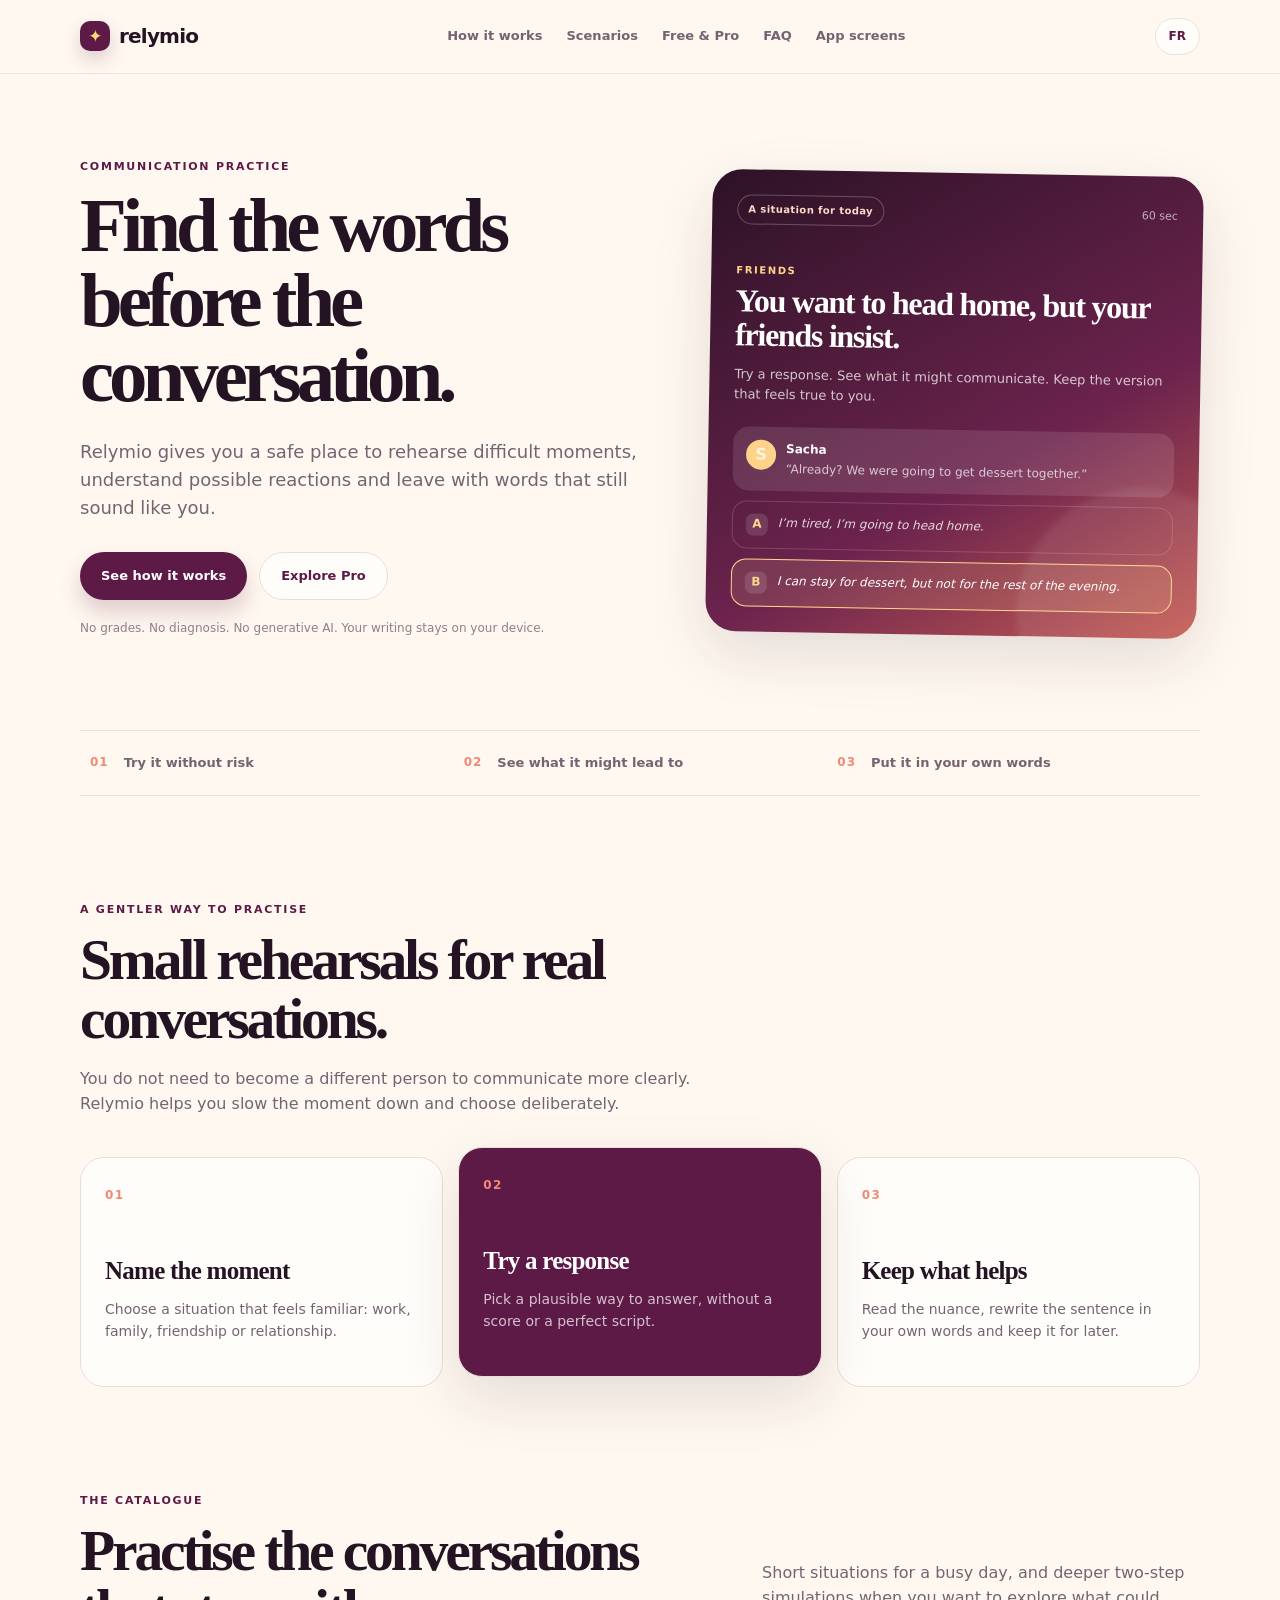
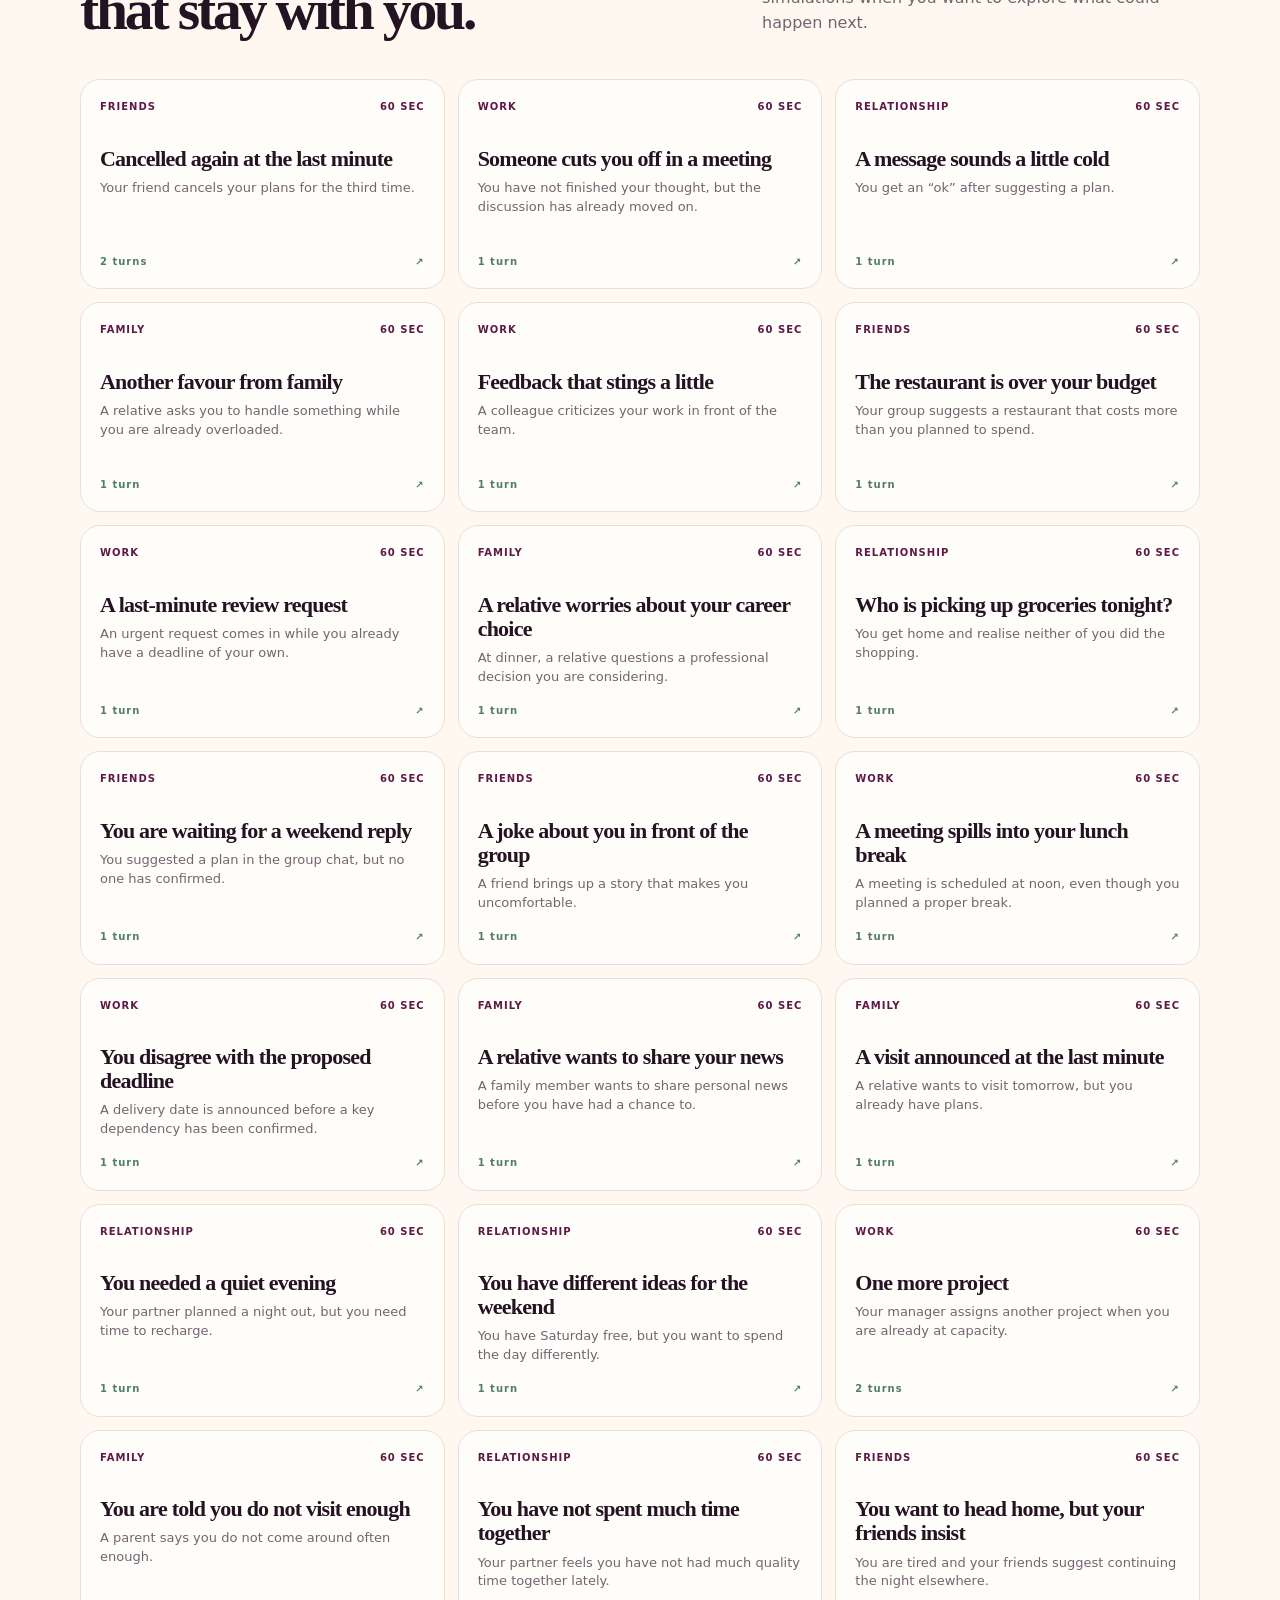
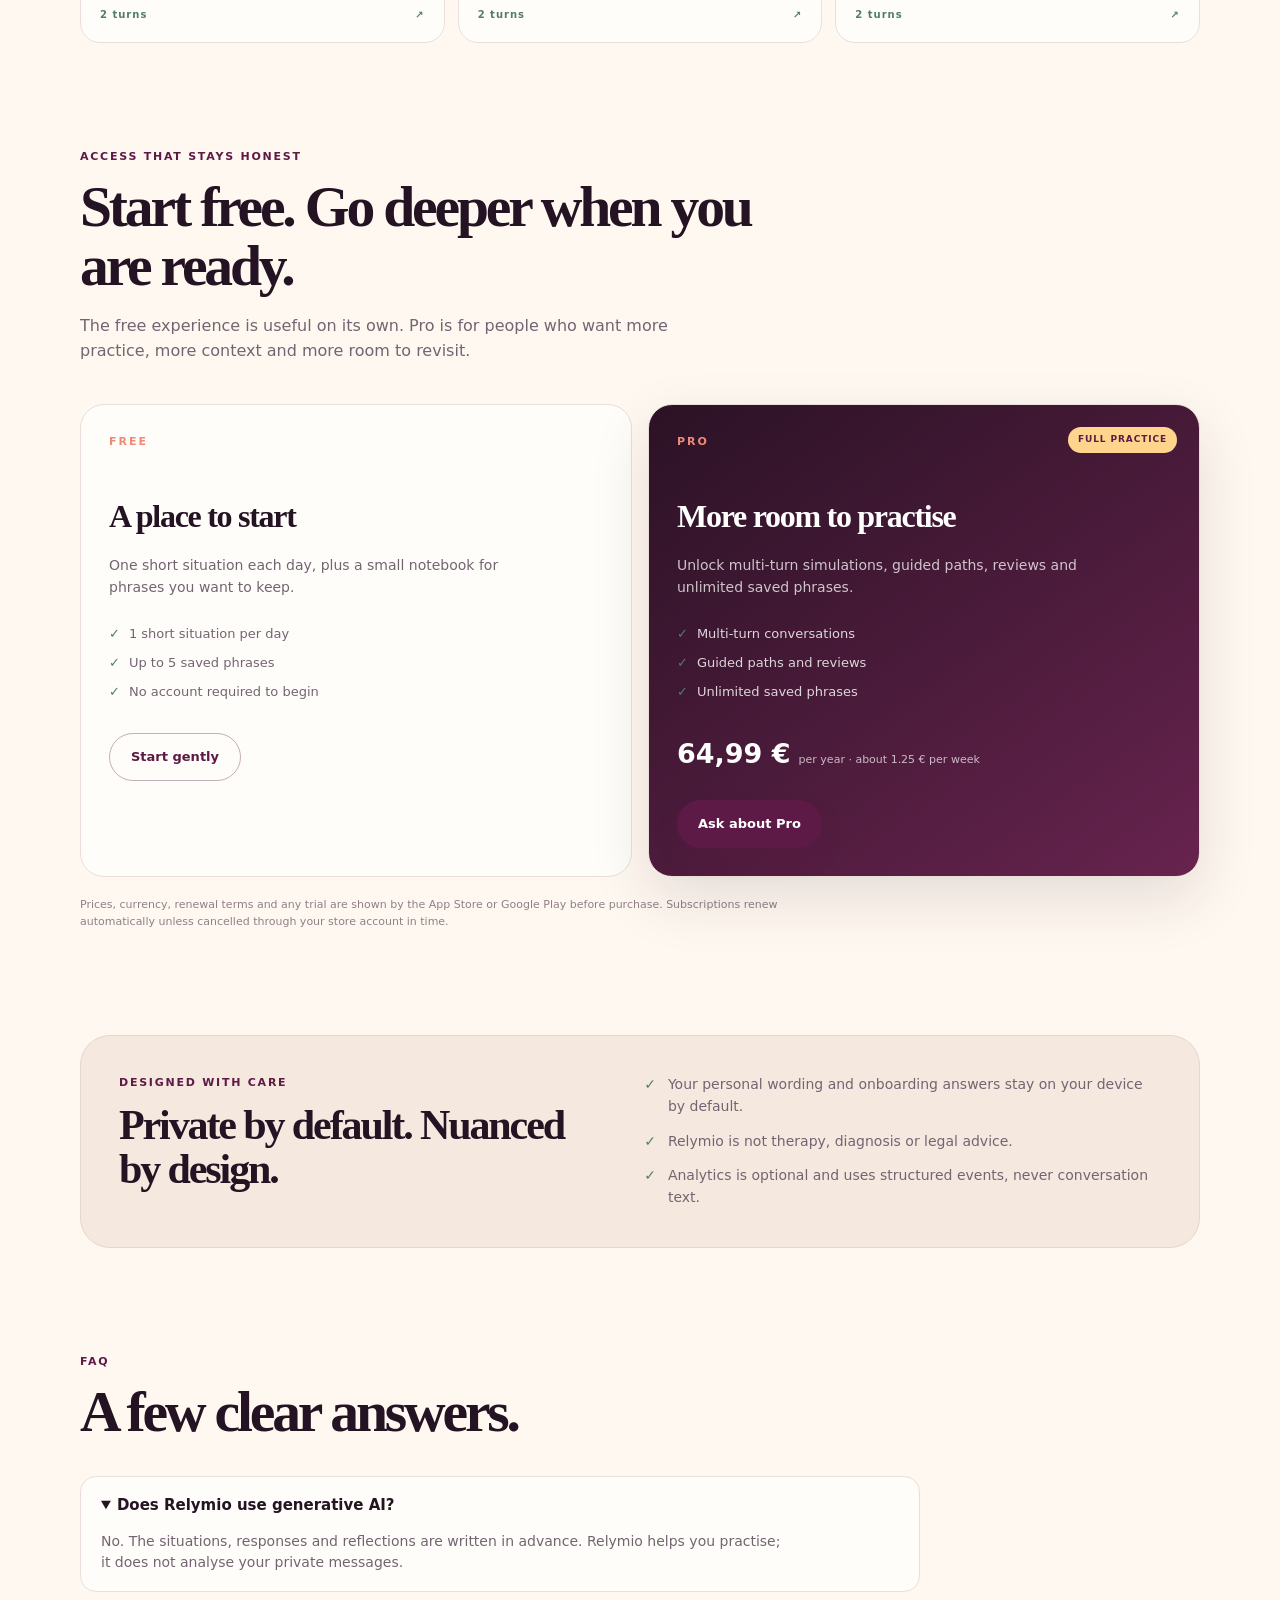
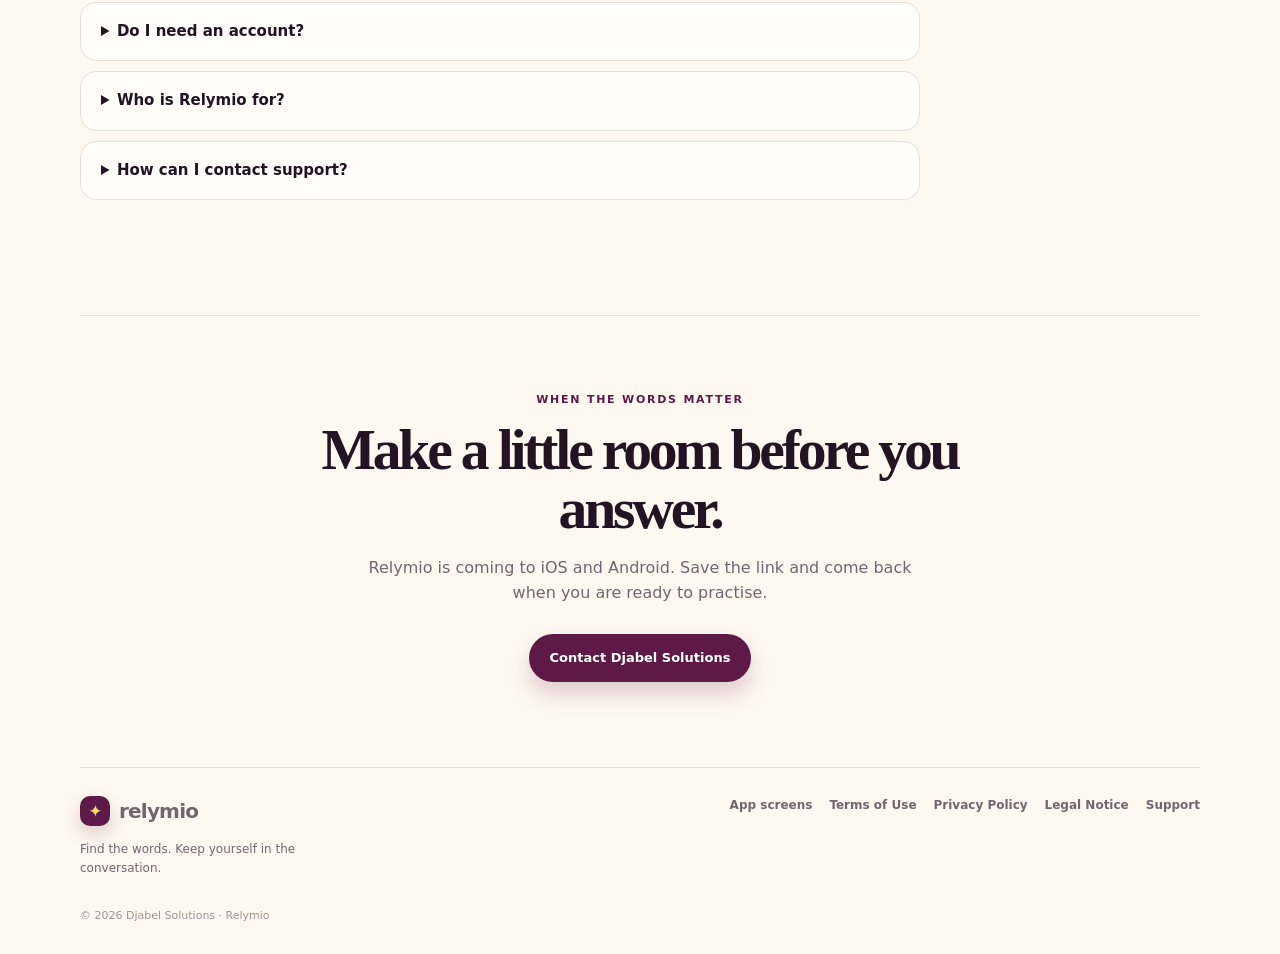
==== index.html @ fb1016e0 "Prepare Relymio public website" ====
<!doctype html>
<html lang="en">
  <head>
    <meta charset="utf-8" />
    <meta name="viewport" content="width=device-width, initial-scale=1" />
    <meta name="theme-color" content="#241323" />
    <meta name="description" content="Relymio helps you practise difficult conversations, find your words and set boundaries." />
    <title>Relymio — Find the words</title>
    <link rel="stylesheet" href="./styles.css" />
  </head>
  <body data-site-page="home">
    <header class="site-header">
      <a class="brand" href="#top" aria-label="Relymio home"><span class="brand-mark" aria-hidden="true">✦</span><span>relymio</span></a>
      <nav class="nav-links" aria-label="Primary navigation">
        <a href="#how" data-i18n="nav.how">How it works</a>
        <a href="#scenarios" data-i18n="nav.scenarios">Scenarios</a>
        <a href="#plans" data-i18n="nav.plans">Free & Pro</a>
        <a href="#faq" data-i18n="nav.faq">FAQ</a>
        <a href="./screens.html" data-i18n="nav.screens">App screens</a>
      </nav>
      <button class="language-toggle" type="button" data-language-toggle aria-label="Switch language">FR</button>
    </header>

    <main id="top">
      <section class="hero section-shell">
        <div class="hero-copy">
          <p class="eyebrow" data-i18n="hero.eyebrow">COMMUNICATION PRACTICE</p>
          <h1 data-i18n="hero.title">Find the words before the conversation.</h1>
          <p class="hero-lede" data-i18n="hero.lede">Relymio gives you a safe place to rehearse difficult moments, understand possible reactions and leave with words that still sound like you.</p>
          <div class="hero-actions">
            <a class="button button-primary" href="#how" data-i18n="hero.primary">See how it works</a>
            <a class="button button-quiet" href="#plans" data-i18n="hero.secondary">Explore Pro</a>
          </div>
          <p class="micro-note" data-i18n="hero.note">No grades. No diagnosis. No generative AI. Your writing stays on your device.</p>
        </div>
        <div class="hero-card" aria-label="A Relymio practice preview">
          <div class="hero-card-top"><span class="pill" data-i18n="hero.card.pill">A situation for today</span><span class="card-time">60 sec</span></div>
          <p class="card-context" data-i18n="hero.card.context">FRIENDS</p>
          <h2 data-i18n="hero.card.title">You want to head home, but your friends insist.</h2>
          <p data-i18n="hero.card.body">Try a response. See what it might communicate. Keep the version that feels true to you.</p>
          <div class="practice-line"><span class="avatar">S</span><div><strong>Sacha</strong><span data-i18n="hero.card.quote">“Already? We were going to get dessert together.”</span></div></div>
          <div class="fake-option"><span>A</span><em data-i18n="hero.card.option">I’m tired, I’m going to head home.</em></div>
          <div class="fake-option selected"><span>B</span><em data-i18n="hero.card.option2">I can stay for dessert, but not for the rest of the evening.</em></div>
          <div class="card-shine" aria-hidden="true"></div>
        </div>
      </section>

      <section class="proof-strip section-shell" aria-label="Relymio principles">
        <div><strong>01</strong><span data-i18n="principles.one">Try it without risk</span></div>
        <div><strong>02</strong><span data-i18n="principles.two">See what it might lead to</span></div>
        <div><strong>03</strong><span data-i18n="principles.three">Put it in your own words</span></div>
      </section>

      <section class="section-shell section-block" id="how">
        <div class="section-intro"><p class="eyebrow" data-i18n="how.eyebrow">A GENTLER WAY TO PRACTISE</p><h2 data-i18n="how.title">Small rehearsals for real conversations.</h2><p data-i18n="how.lede">You do not need to become a different person to communicate more clearly. Relymio helps you slow the moment down and choose deliberately.</p></div>
        <div class="steps-grid">
          <article class="step-card"><span class="step-number">01</span><h3 data-i18n="how.step1.title">Name the moment</h3><p data-i18n="how.step1.body">Choose a situation that feels familiar: work, family, friendship or relationship.</p></article>
          <article class="step-card featured-step"><span class="step-number">02</span><h3 data-i18n="how.step2.title">Try a response</h3><p data-i18n="how.step2.body">Pick a plausible way to answer, without a score or a perfect script.</p></article>
          <article class="step-card"><span class="step-number">03</span><h3 data-i18n="how.step3.title">Keep what helps</h3><p data-i18n="how.step3.body">Read the nuance, rewrite the sentence in your own words and keep it for later.</p></article>
        </div>
      </section>

      <section class="section-shell section-block scenario-section" id="scenarios">
        <div class="section-intro split-intro"><div><p class="eyebrow" data-i18n="scenarios.eyebrow">THE CATALOGUE</p><h2 data-i18n="scenarios.title">Practise the conversations that stay with you.</h2></div><p data-i18n="scenarios.lede">Short situations for a busy day, and deeper two-step simulations when you want to explore what could happen next.</p></div>
        <div class="scenario-grid" data-scenario-grid></div>
      </section>

      <section class="section-shell section-block plans-section" id="plans">
        <div class="section-intro"><p class="eyebrow" data-i18n="plans.eyebrow">ACCESS THAT STAYS HONEST</p><h2 data-i18n="plans.title">Start free. Go deeper when you are ready.</h2><p data-i18n="plans.lede">The free experience is useful on its own. Pro is for people who want more practice, more context and more room to revisit.</p></div>
        <div class="plans-grid">
          <article class="plan-card"><p class="plan-kicker">FREE</p><h3 data-i18n="plans.free.title">A place to start</h3><p data-i18n="plans.free.body">One short situation each day, plus a small notebook for phrases you want to keep.</p><ul><li data-i18n="plans.free.item1">1 short situation per day</li><li data-i18n="plans.free.item2">Up to 5 saved phrases</li><li data-i18n="plans.free.item3">No account required to begin</li></ul><a class="button button-outline" href="#how" data-i18n="plans.free.cta">Start gently</a></article>
          <article class="plan-card pro-card"><span class="plan-badge" data-i18n="plans.pro.badge">FULL PRACTICE</span><p class="plan-kicker">PRO</p><h3 data-i18n="plans.pro.title">More room to practise</h3><p data-i18n="plans.pro.body">Unlock multi-turn simulations, guided paths, reviews and unlimited saved phrases.</p><ul><li data-i18n="plans.pro.item1">Multi-turn conversations</li><li data-i18n="plans.pro.item2">Guided paths and reviews</li><li data-i18n="plans.pro.item3">Unlimited saved phrases</li></ul><div class="plan-price"><strong>64,99 €</strong><span data-i18n="plans.pro.price">per year · about 1.25 € per week</span></div><a class="button button-primary" href="mailto:support@djabelsolutions.fr" data-i18n="plans.pro.cta">Ask about Pro</a></article>
        </div>
        <p class="legal-price-note" data-i18n="plans.legal">Prices, currency, renewal terms and any trial are shown by the App Store or Google Play before purchase. Subscriptions renew automatically unless cancelled through your store account in time.</p>
      </section>

      <section class="section-shell section-block safety-section">
        <div class="safety-card"><div><p class="eyebrow" data-i18n="safety.eyebrow">DESIGNED WITH CARE</p><h2 data-i18n="safety.title">Private by default. Nuanced by design.</h2></div><div class="safety-points"><p><span>✓</span><span data-i18n="safety.one">Your personal wording and onboarding answers stay on your device by default.</span></p><p><span>✓</span><span data-i18n="safety.two">Relymio is not therapy, diagnosis or legal advice.</span></p><p><span>✓</span><span data-i18n="safety.three">Analytics is optional and uses structured events, never conversation text.</span></p></div></div>
      </section>

      <section class="section-shell section-block faq-section" id="faq">
        <div class="section-intro"><p class="eyebrow">FAQ</p><h2 data-i18n="faq.title">A few clear answers.</h2></div>
        <div class="faq-grid"><details open><summary data-i18n="faq.q1">Does Relymio use generative AI?</summary><p data-i18n="faq.a1">No. The situations, responses and reflections are written in advance. Relymio helps you practise; it does not analyse your private messages.</p></details><details><summary data-i18n="faq.q2">Do I need an account?</summary><p data-i18n="faq.a2">No. You can start as a guest. An account may be added later for services that require it, but your local notebook remains local unless the product says otherwise.</p></details><details><summary data-i18n="faq.q3">Who is Relymio for?</summary><p data-i18n="faq.a3">Relymio is designed for adults who want to practise boundaries, clarity, assertiveness or staying grounded in difficult conversations.</p></details><details><summary data-i18n="faq.q4">How can I contact support?</summary><p><a href="mailto:support@djabelsolutions.fr">support@djabelsolutions.fr</a></p></details></div>
      </section>

      <section class="closing-cta section-shell"><p class="eyebrow" data-i18n="closing.eyebrow">WHEN THE WORDS MATTER</p><h2 data-i18n="closing.title">Make a little room before you answer.</h2><p data-i18n="closing.body">Relymio is coming to iOS and Android. Save the link and come back when you are ready to practise.</p><a class="button button-primary" href="mailto:support@djabelsolutions.fr" data-i18n="closing.cta">Contact Djabel Solutions</a></section>
    </main>

    <footer class="site-footer section-shell"><div class="footer-brand"><a class="brand" href="#top"><span class="brand-mark" aria-hidden="true">✦</span><span>relymio</span></a><p data-i18n="footer.tagline">Find the words. Keep yourself in the conversation.</p></div><div class="footer-links"><a href="./screens.html" data-i18n="nav.screens">App screens</a><a href="./legal.html?doc=terms" data-i18n="footer.terms">Terms of Use</a><a href="./legal.html?doc=privacy" data-i18n="footer.privacy">Privacy Policy</a><a href="./legal.html?doc=notice" data-i18n="footer.notice">Legal Notice</a><a href="mailto:support@djabelsolutions.fr" data-i18n="footer.support">Support</a></div><p class="copyright">© 2026 Djabel Solutions · Relymio</p></footer>
    <script src="./site.js" defer></script>
  </body>
</html>
---- styles.css ----
:root{--ink:#241323;--plum:#5d1a46;--plum-dark:#241323;--coral:#f08a76;--gold:#e9b13d;--cream:#fff8f0;--paper:#fffdf9;--muted:#746472;--line:#eadfd8;--sage:#517c70;--shadow:0 22px 60px rgba(36,19,35,.12);--radius:24px}*{box-sizing:border-box}html{scroll-behavior:smooth}body{margin:0;background:var(--cream);color:var(--ink);font-family:Inter,ui-sans-serif,system-ui,-apple-system,BlinkMacSystemFont,"Segoe UI",sans-serif;line-height:1.55}a{color:inherit;text-decoration:none}button{font:inherit}.section-shell{width:min(1120px,calc(100% - 40px));margin-inline:auto}.site-header{position:sticky;top:0;z-index:20;display:flex;align-items:center;justify-content:space-between;gap:22px;padding:18px max(20px,calc((100vw - 1120px)/2));background:rgba(255,248,240,.88);backdrop-filter:blur(16px);border-bottom:1px solid rgba(234,223,216,.8)}.brand{display:inline-flex;align-items:center;gap:9px;font-weight:850;font-size:20px;letter-spacing:-.04em}.brand-mark{display:grid;place-items:center;width:30px;height:30px;border-radius:10px;background:var(--plum);color:#ffd777;font-size:17px;box-shadow:0 8px 18px rgba(93,26,70,.2)}.nav-links{display:flex;gap:24px;color:var(--muted);font-size:13px;font-weight:650}.nav-links a:hover,.footer-links a:hover{color:var(--plum)}.language-toggle{border:1px solid var(--line);background:var(--paper);color:var(--plum);border-radius:999px;padding:8px 13px;font-size:12px;font-weight:800;cursor:pointer}.hero{display:grid;grid-template-columns:1fr .88fr;gap:72px;align-items:center;padding-top:84px;padding-bottom:80px}.eyebrow{margin:0 0 13px;color:var(--plum);font-size:11px;font-weight:900;letter-spacing:.16em}.hero h1{max-width:640px;margin:0;font-family:Georgia,"Times New Roman",serif;font-size:clamp(50px,6vw,82px);line-height:.98;letter-spacing:-.065em}.hero-lede{max-width:570px;margin:25px 0 0;color:var(--muted);font-size:18px;line-height:1.55}.hero-actions{display:flex;flex-wrap:wrap;gap:12px;margin-top:30px}.button{display:inline-flex;align-items:center;justify-content:center;min-height:48px;padding:0 21px;border-radius:999px;font-size:13px;font-weight:850;transition:transform .2s ease,box-shadow .2s ease,background .2s ease}.button:hover{transform:translateY(-2px)}.button-primary{background:var(--plum);color:white;box-shadow:0 12px 22px rgba(93,26,70,.2)}.button-primary:hover{background:#76235a;box-shadow:0 16px 28px rgba(93,26,70,.26)}.button-quiet{border:1px solid var(--line);background:var(--paper);color:var(--plum)}.button-outline{border:1px solid rgba(93,26,70,.35);color:var(--plum)}.micro-note{max-width:470px;margin-top:19px;color:#907f88;font-size:12px}.hero-card{position:relative;overflow:hidden;padding:25px;border-radius:30px;background:linear-gradient(150deg,#2c1226,#6c234d 62%,#c65d54);color:white;box-shadow:var(--shadow);transform:rotate(1deg)}.hero-card-top{display:flex;justify-content:space-between;align-items:center}.pill{display:inline-block;border:1px solid rgba(255,255,255,.25);border-radius:999px;padding:6px 10px;color:#ffd9c8;font-size:10px;font-weight:800;letter-spacing:.04em}.card-time{color:rgba(255,255,255,.65);font-size:11px}.card-context{margin:38px 0 7px;color:#ffd58e;font-size:10px;font-weight:900;letter-spacing:.16em}.hero-card h2{max-width:430px;margin:0;font-family:Georgia,"Times New Roman",serif;font-size:32px;line-height:1.05;letter-spacing:-.04em}.hero-card>p:not(.card-context){color:rgba(255,255,255,.75);font-size:13px;line-height:1.5}.practice-line{display:flex;gap:10px;align-items:flex-start;margin-top:23px;padding:13px;border-radius:16px;background:rgba(255,255,255,.11)}.avatar{display:grid;place-items:center;flex:none;width:30px;height:30px;border-radius:50%;background:#ffd28a;color:var(--plum);font-weight:900}.practice-line div{display:grid;gap:2px;font-size:12px}.practice-line span{color:rgba(255,255,255,.73);line-height:1.4}.fake-option{display:flex;gap:10px;align-items:flex-start;margin-top:10px;padding:12px 13px;border:1px solid rgba(255,255,255,.16);border-radius:15px;color:rgba(255,255,255,.82);font-size:12px}.fake-option span{display:grid;place-items:center;width:22px;height:22px;border-radius:7px;background:rgba(255,255,255,.12);color:#ffd58e;font-weight:900}.fake-option.selected{border-color:#ffd58e;background:rgba(255,213,142,.12);color:#fff}.card-shine{position:absolute;right:-70px;bottom:-100px;width:250px;height:250px;border-radius:50%;background:rgba(255,255,255,.08);filter:blur(3px)}.proof-strip{display:grid;grid-template-columns:repeat(3,1fr);gap:1px;border-top:1px solid var(--line);border-bottom:1px solid var(--line)}.proof-strip div{display:flex;align-items:center;gap:15px;padding:22px 10px;color:var(--muted);font-size:13px;font-weight:700}.proof-strip strong{color:var(--coral);font-size:12px;letter-spacing:.08em}.section-block{padding-top:105px}.section-intro{max-width:720px}.section-intro h2,.closing-cta h2{margin:0;font-family:Georgia,"Times New Roman",serif;font-size:clamp(35px,4.5vw,58px);line-height:1.02;letter-spacing:-.055em}.section-intro>p:last-child{max-width:620px;margin:19px 0 0;color:var(--muted);font-size:16px}.steps-grid{display:grid;grid-template-columns:repeat(3,1fr);gap:15px;margin-top:40px}.step-card{min-height:230px;padding:24px;border:1px solid var(--line);border-radius:var(--radius);background:var(--paper)}.featured-step{background:var(--plum);color:white;box-shadow:var(--shadow);transform:translateY(-10px)}.step-number{color:var(--coral);font-size:12px;font-weight:900;letter-spacing:.12em}.step-card h3{margin:45px 0 9px;font-family:Georgia,"Times New Roman",serif;font-size:25px;letter-spacing:-.03em}.step-card p{margin:0;color:var(--muted);font-size:14px}.featured-step p{color:rgba(255,255,255,.73)}.split-intro{display:grid;grid-template-columns:1.1fr .8fr;gap:80px;align-items:end;max-width:none}.split-intro>p{margin:0!important;padding-bottom:4px}.scenario-grid{display:grid;grid-template-columns:repeat(3,1fr);gap:13px;margin-top:40px}.scenario-card{display:flex;flex-direction:column;min-height:210px;padding:19px;border:1px solid var(--line);border-radius:20px;background:var(--paper);transition:transform .2s ease,box-shadow .2s ease}.scenario-card:hover{transform:translateY(-4px);box-shadow:var(--shadow)}.scenario-meta{display:flex;justify-content:space-between;color:var(--plum);font-size:10px;font-weight:900;letter-spacing:.1em}.scenario-card h3{margin:32px 0 8px;font-family:Georgia,"Times New Roman",serif;font-size:22px;line-height:1.1;letter-spacing:-.035em}.scenario-card p{margin:0;color:var(--muted);font-size:13px;line-height:1.45}.scenario-footer{display:flex;justify-content:space-between;align-items:center;margin-top:auto;padding-top:16px;color:var(--sage);font-size:10px;font-weight:900;letter-spacing:.1em}.plans-grid{display:grid;grid-template-columns:repeat(2,1fr);gap:16px;margin-top:40px}.plan-card{position:relative;padding:28px;border:1px solid var(--line);border-radius:var(--radius);background:var(--paper)}.pro-card{background:linear-gradient(145deg,#2b1225,#67234e);color:white;box-shadow:var(--shadow)}.plan-kicker{margin:0;color:var(--coral);font-size:11px;font-weight:900;letter-spacing:.18em}.plan-card h3{margin:42px 0 10px;font-family:Georgia,"Times New Roman",serif;font-size:32px;letter-spacing:-.04em}.plan-card>p:not(.plan-kicker){max-width:420px;color:var(--muted);font-size:14px}.pro-card>p:not(.plan-kicker){color:rgba(255,255,255,.75)}.plan-card ul{display:grid;gap:9px;padding:0;margin:25px 0 31px;list-style:none;color:var(--muted);font-size:13px}.pro-card ul{color:rgba(255,255,255,.82)}.plan-card li:before{content:"✓";margin-right:9px;color:var(--sage);font-weight:900}.plan-badge{position:absolute;top:22px;right:22px;padding:6px 10px;border-radius:999px;background:#ffd58e;color:var(--plum);font-size:9px;font-weight:900;letter-spacing:.1em}.plan-price{display:flex;align-items:baseline;gap:8px;margin-bottom:25px}.plan-price strong{font-size:27px}.plan-price span{color:rgba(255,255,255,.7);font-size:11px}.legal-price-note{max-width:760px;margin:19px 0 0;color:#907f88;font-size:11px}.safety-card{display:grid;grid-template-columns:.9fr 1fr;gap:60px;padding:38px;border-radius:30px;background:#f4e8df;border:1px solid #e6d6cc}.safety-card h2{margin:0;font-family:Georgia,"Times New Roman",serif;font-size:42px;line-height:1.03;letter-spacing:-.05em}.safety-points{display:grid;gap:13px}.safety-points p{display:flex;gap:12px;margin:0;color:var(--muted);font-size:14px}.safety-points p span:first-child{color:var(--sage);font-weight:900}.faq-grid{display:grid;gap:10px;max-width:840px;margin-top:35px}.faq-grid details{padding:17px 20px;border:1px solid var(--line);border-radius:16px;background:var(--paper)}.faq-grid summary{cursor:pointer;font-weight:800;font-size:15px}.faq-grid details p{max-width:690px;margin:13px 0 0;color:var(--muted);font-size:14px}.faq-grid a{color:var(--plum);font-weight:800;text-decoration:underline}.closing-cta{margin-top:115px;padding-top:75px;padding-bottom:85px;text-align:center;border-top:1px solid var(--line)}.closing-cta h2{max-width:680px;margin:0 auto}.closing-cta>p:not(.eyebrow){max-width:560px;margin:18px auto 28px;color:var(--muted)}.site-footer{display:grid;grid-template-columns:1fr auto;gap:20px;padding-top:28px;padding-bottom:30px;border-top:1px solid var(--line);color:var(--muted)}.footer-brand p{max-width:290px;margin:13px 0 0;font-size:12px}.footer-links{display:flex;flex-wrap:wrap;justify-content:flex-end;gap:17px;font-size:12px;font-weight:750}.copyright{grid-column:1/-1;margin:10px 0 0;color:#a19098;font-size:11px}@media(max-width:820px){.nav-links{display:none}.hero{grid-template-columns:1fr;gap:44px;padding-top:58px}.hero-card{max-width:560px;margin:0 auto}.split-intro,.safety-card{grid-template-columns:1fr;gap:20px}.scenario-grid{grid-template-columns:repeat(2,1fr)}.steps-grid{gap:10px}.step-card{min-height:210px}.safety-card h2{font-size:36px}}@media(max-width:560px){.section-shell{width:min(100% - 28px,1120px)}.site-header{padding:14px}.hero h1{font-size:53px}.hero-lede{font-size:16px}.proof-strip{grid-template-columns:1fr}.proof-strip div{padding:13px 0}.steps-grid,.scenario-grid,.plans-grid{grid-template-columns:1fr}.featured-step{transform:none}.section-block{padding-top:75px}.hero-card h2{font-size:28px}.safety-card{padding:25px}.site-footer{grid-template-columns:1fr}.footer-links{justify-content:flex-start}.copyright{grid-column:auto}}
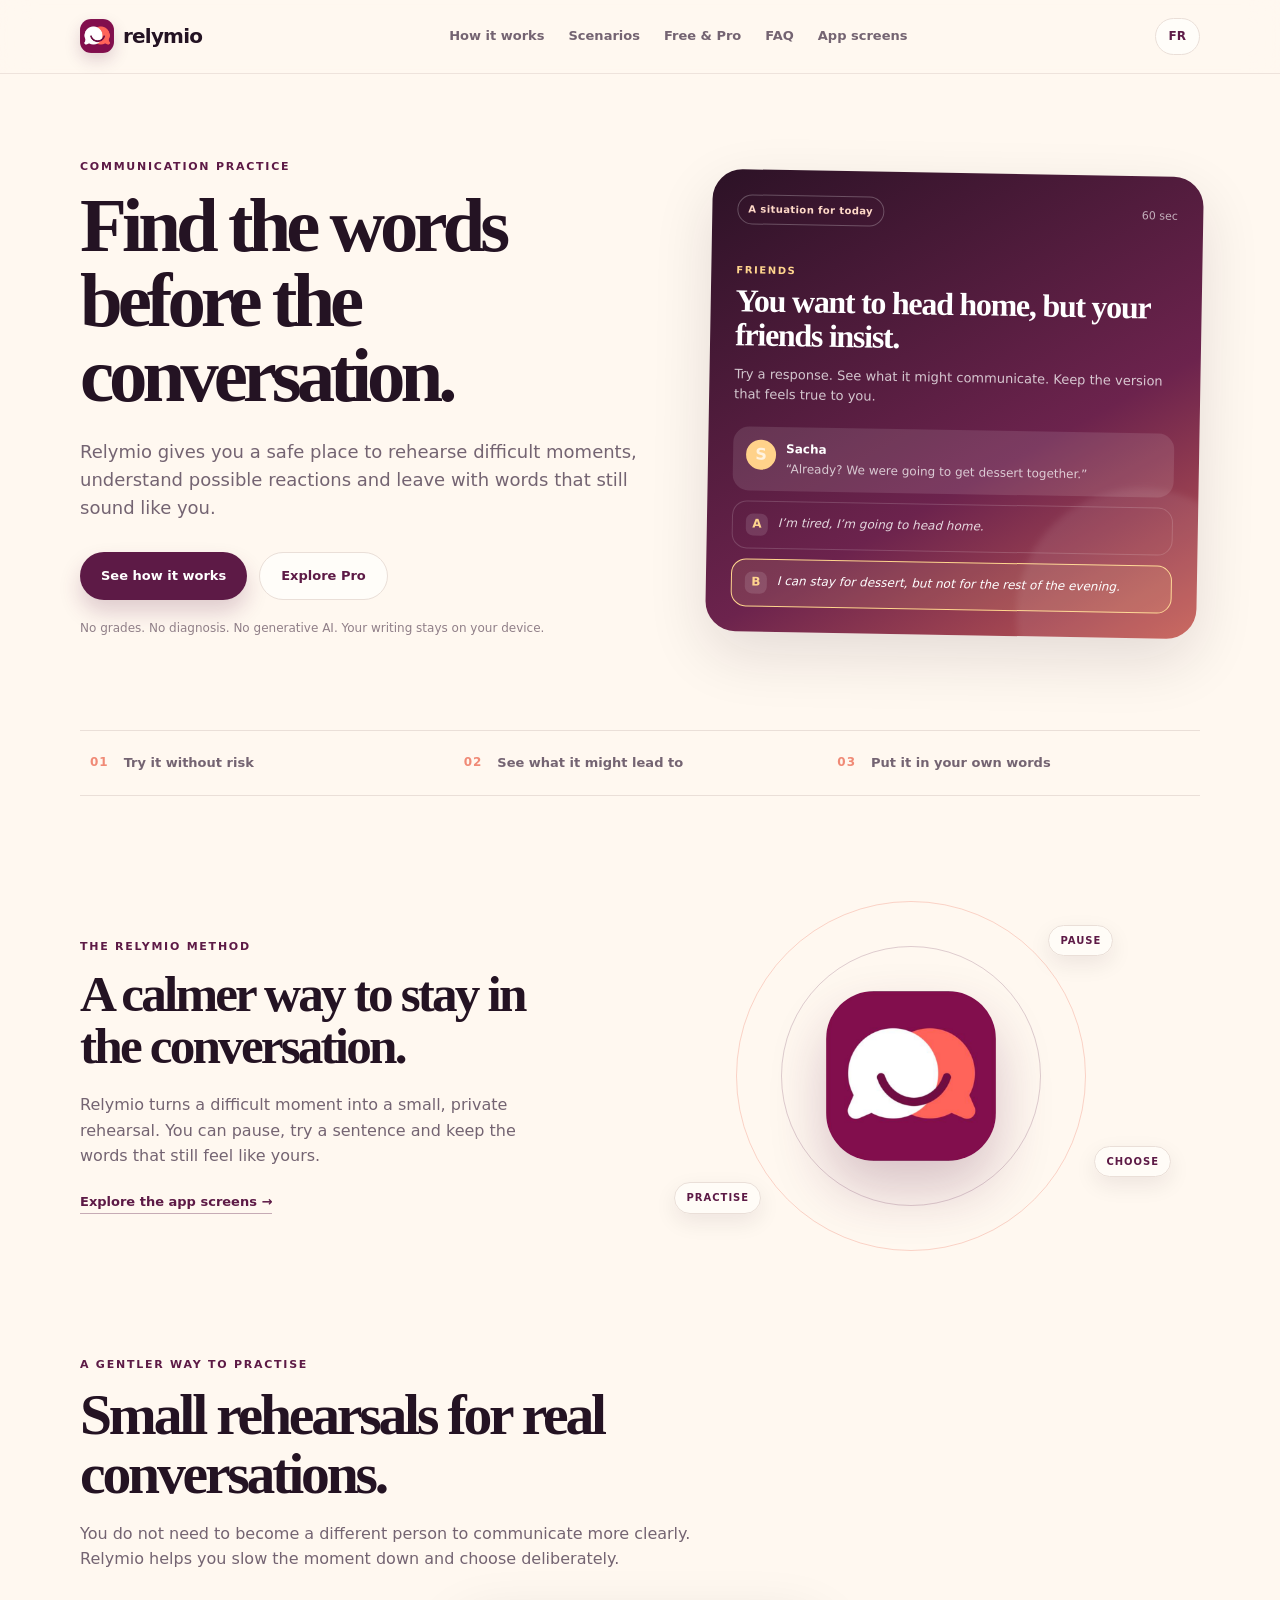
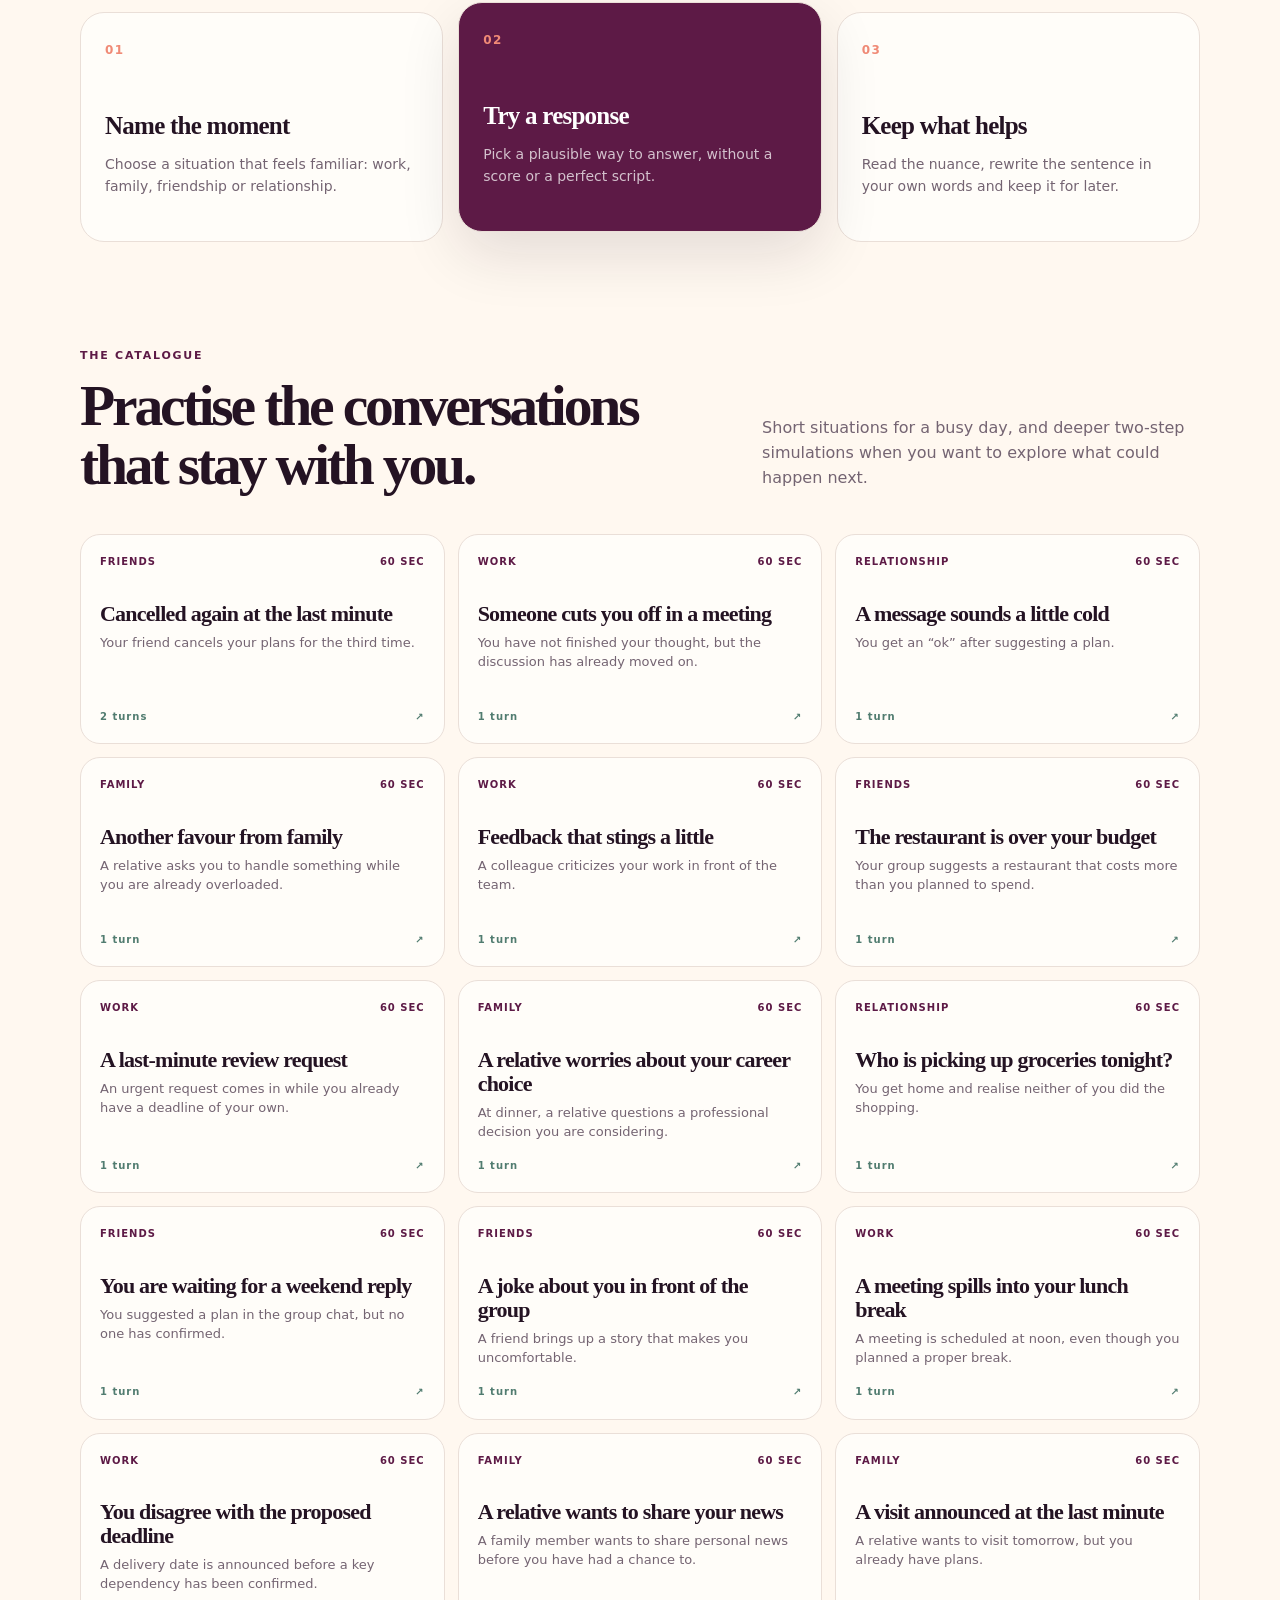
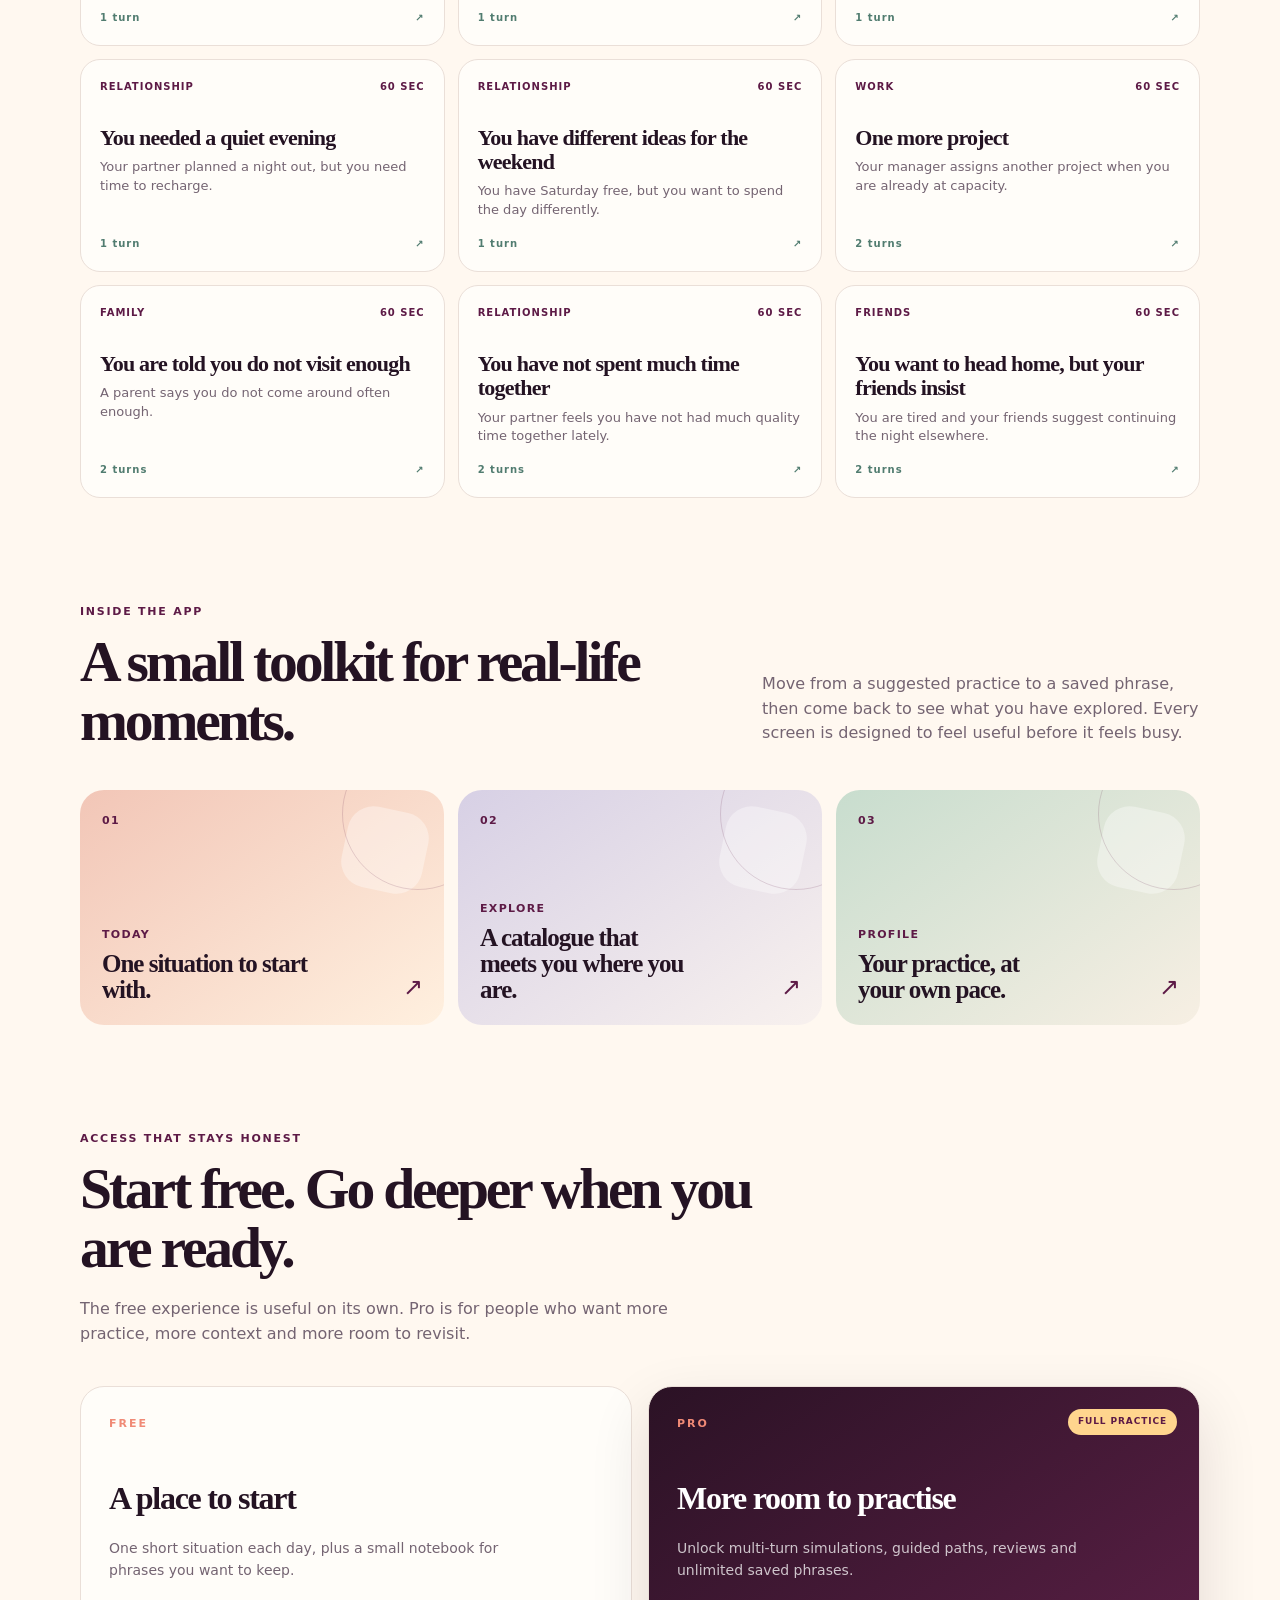
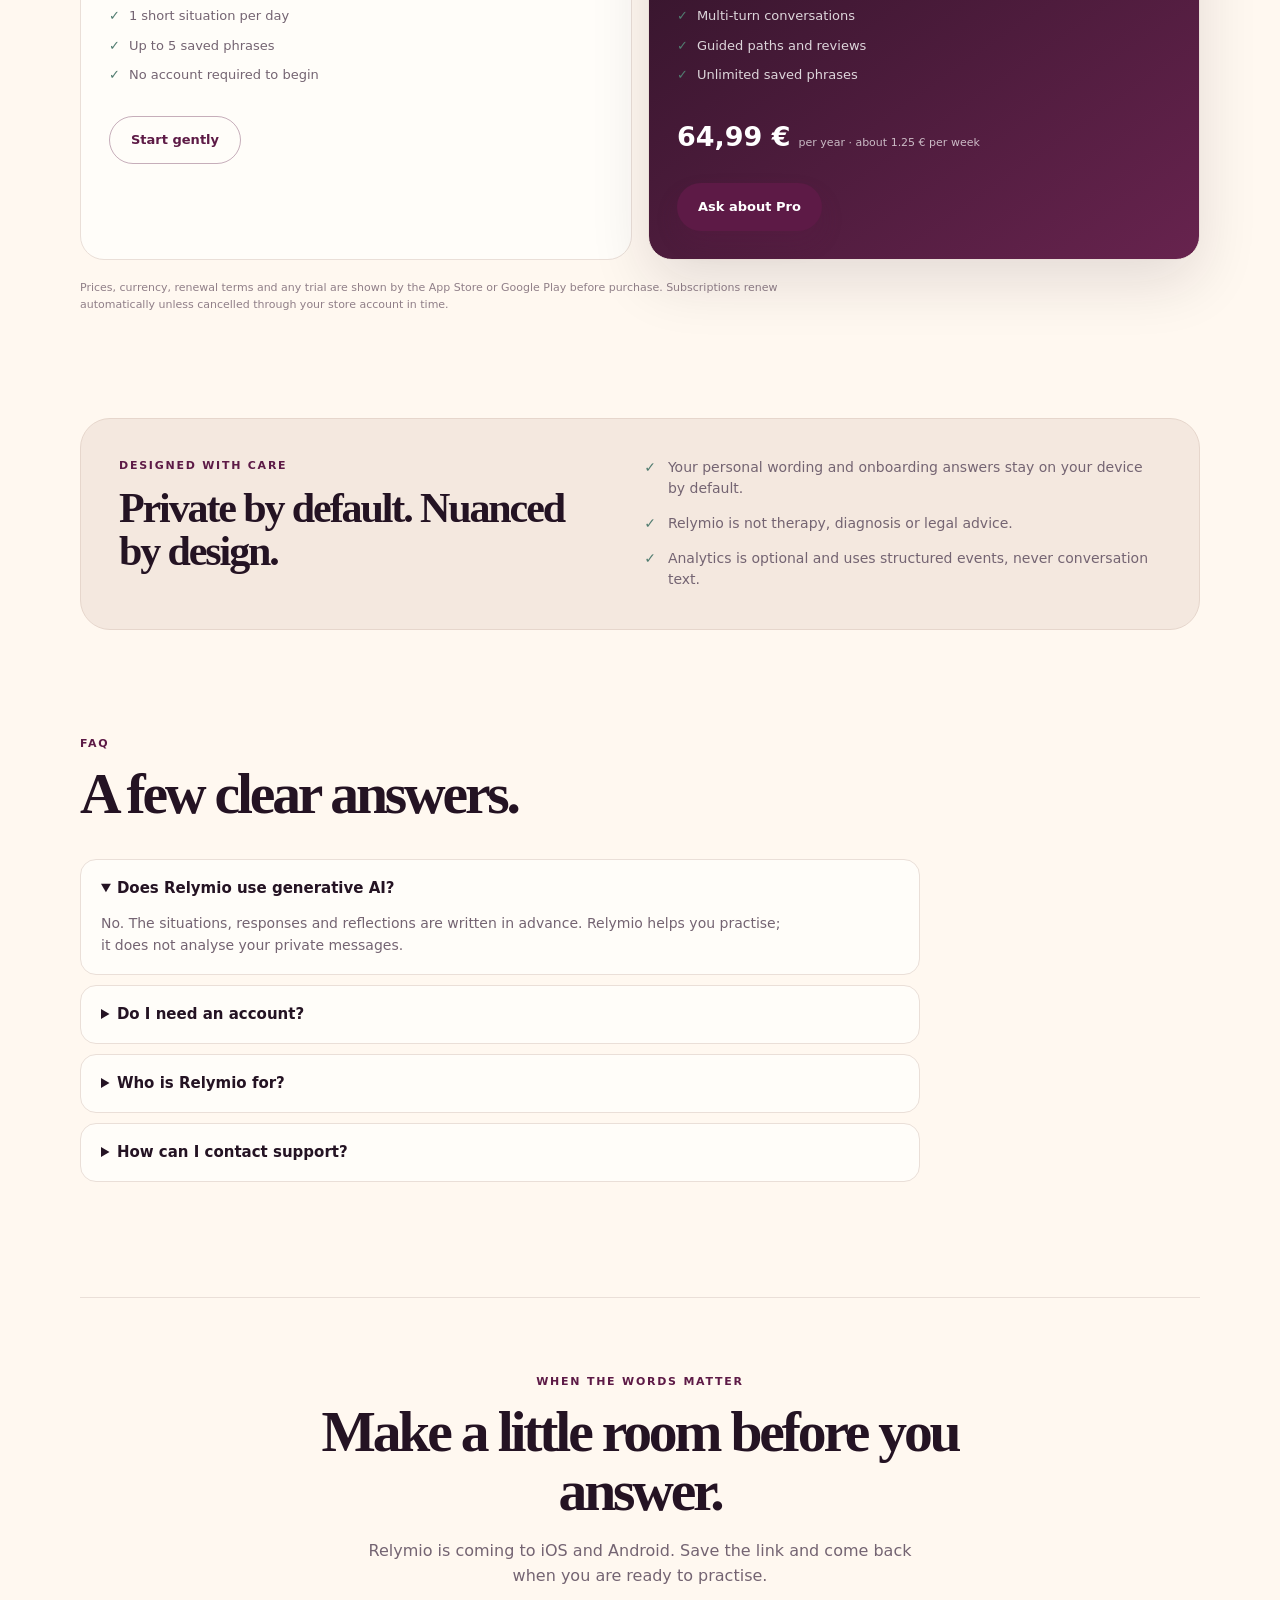
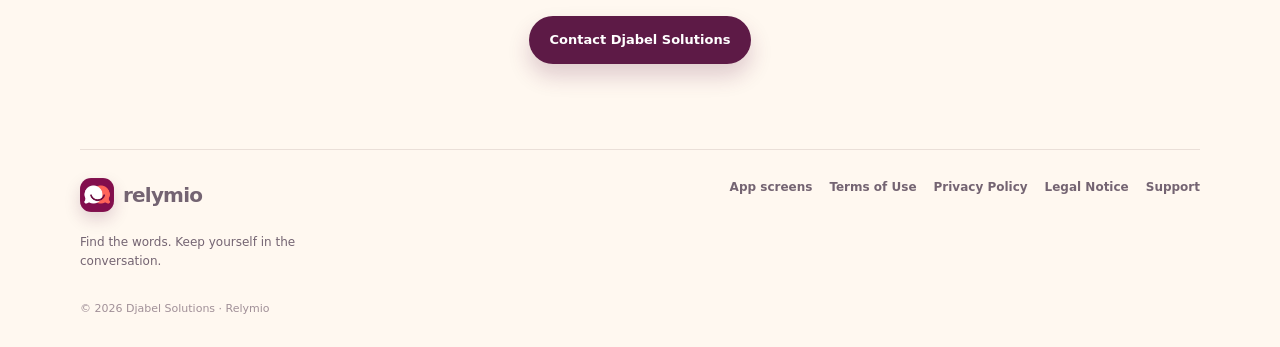
==== commit 642e2e6a: "Enrich Relymio website branding and product tour" ====
--- a/index.html
+++ b/index.html
@@ -5,12 +5,14 @@
     <meta name="viewport" content="width=device-width, initial-scale=1" />
     <meta name="theme-color" content="#241323" />
     <meta name="description" content="Relymio helps you practise difficult conversations, find your words and set boundaries." />
+    <link rel="icon" type="image/png" href="./assets/relymio-logo.png" />
     <title>Relymio — Find the words</title>
     <link rel="stylesheet" href="./styles.css" />
+    <link rel="stylesheet" href="./enhancements.css" />
   </head>
   <body data-site-page="home">
     <header class="site-header">
-      <a class="brand" href="#top" aria-label="Relymio home"><span class="brand-mark" aria-hidden="true">✦</span><span>relymio</span></a>
+      <a class="brand" href="#top" aria-label="Relymio home"><img class="brand-logo" src="./assets/relymio-logo.png" alt="" /><span>relymio</span></a>
       <nav class="nav-links" aria-label="Primary navigation">
         <a href="#how" data-i18n="nav.how">How it works</a>
         <a href="#scenarios" data-i18n="nav.scenarios">Scenarios</a>
@@ -51,6 +53,11 @@
         <div><strong>03</strong><span data-i18n="principles.three">Put it in your own words</span></div>
       </section>
 
+      <section class="section-shell brand-intro-section">
+        <div class="brand-intro-copy"><p class="eyebrow" data-i18n="brand.eyebrow">THE RELYMIO METHOD</p><h2 data-i18n="brand.title">A calmer way to stay in the conversation.</h2><p data-i18n="brand.body">Relymio turns a difficult moment into a small, private rehearsal. You can pause, try a sentence and keep the words that still feel like yours.</p><a class="text-link" href="./screens.html" data-i18n="brand.link">Explore the app screens →</a></div>
+        <div class="brand-orbit" aria-label="Relymio logo and product principles"><div class="orbit-ring orbit-ring-one"></div><div class="orbit-ring orbit-ring-two"></div><img src="./assets/relymio-logo.png" alt="Relymio" /><span class="orbit-label orbit-label-one" data-i18n="brand.orbit.one">pause</span><span class="orbit-label orbit-label-two" data-i18n="brand.orbit.two">practise</span><span class="orbit-label orbit-label-three" data-i18n="brand.orbit.three">choose</span></div>
+      </section>
+
       <section class="section-shell section-block" id="how">
         <div class="section-intro"><p class="eyebrow" data-i18n="how.eyebrow">A GENTLER WAY TO PRACTISE</p><h2 data-i18n="how.title">Small rehearsals for real conversations.</h2><p data-i18n="how.lede">You do not need to become a different person to communicate more clearly. Relymio helps you slow the moment down and choose deliberately.</p></div>
         <div class="steps-grid">
@@ -63,6 +70,11 @@
       <section class="section-shell section-block scenario-section" id="scenarios">
         <div class="section-intro split-intro"><div><p class="eyebrow" data-i18n="scenarios.eyebrow">THE CATALOGUE</p><h2 data-i18n="scenarios.title">Practise the conversations that stay with you.</h2></div><p data-i18n="scenarios.lede">Short situations for a busy day, and deeper two-step simulations when you want to explore what could happen next.</p></div>
         <div class="scenario-grid" data-scenario-grid></div>
+      </section>
+
+      <section class="section-shell section-block app-preview-section">
+        <div class="section-intro split-intro"><div><p class="eyebrow" data-i18n="preview.eyebrow">INSIDE THE APP</p><h2 data-i18n="preview.title">A small toolkit for real-life moments.</h2></div><p data-i18n="preview.lede">Move from a suggested practice to a saved phrase, then come back to see what you have explored. Every screen is designed to feel useful before it feels busy.</p></div>
+        <div class="app-preview-grid"><a class="app-preview-card preview-home" href="./screens.html"><span class="preview-number">01</span><span class="preview-label" data-i18n="preview.home.label">Today</span><strong data-i18n="preview.home.body">One situation to start with.</strong><span class="preview-arrow">↗</span></a><a class="app-preview-card preview-explore" href="./screens.html"><span class="preview-number">02</span><span class="preview-label" data-i18n="preview.explore.label">Explore</span><strong data-i18n="preview.explore.body">A catalogue that meets you where you are.</strong><span class="preview-arrow">↗</span></a><a class="app-preview-card preview-profile" href="./screens.html"><span class="preview-number">03</span><span class="preview-label" data-i18n="preview.profile.label">Profile</span><strong data-i18n="preview.profile.body">Your practice, at your own pace.</strong><span class="preview-arrow">↗</span></a></div>
       </section>
 
       <section class="section-shell section-block plans-section" id="plans">
@@ -86,7 +98,7 @@
       <section class="closing-cta section-shell"><p class="eyebrow" data-i18n="closing.eyebrow">WHEN THE WORDS MATTER</p><h2 data-i18n="closing.title">Make a little room before you answer.</h2><p data-i18n="closing.body">Relymio is coming to iOS and Android. Save the link and come back when you are ready to practise.</p><a class="button button-primary" href="mailto:support@djabelsolutions.fr" data-i18n="closing.cta">Contact Djabel Solutions</a></section>
     </main>
 
-    <footer class="site-footer section-shell"><div class="footer-brand"><a class="brand" href="#top"><span class="brand-mark" aria-hidden="true">✦</span><span>relymio</span></a><p data-i18n="footer.tagline">Find the words. Keep yourself in the conversation.</p></div><div class="footer-links"><a href="./screens.html" data-i18n="nav.screens">App screens</a><a href="./legal.html?doc=terms" data-i18n="footer.terms">Terms of Use</a><a href="./legal.html?doc=privacy" data-i18n="footer.privacy">Privacy Policy</a><a href="./legal.html?doc=notice" data-i18n="footer.notice">Legal Notice</a><a href="mailto:support@djabelsolutions.fr" data-i18n="footer.support">Support</a></div><p class="copyright">© 2026 Djabel Solutions · Relymio</p></footer>
+    <footer class="site-footer section-shell"><div class="footer-brand"><a class="brand" href="#top"><img class="brand-logo" src="./assets/relymio-logo.png" alt="" /><span>relymio</span></a><p data-i18n="footer.tagline">Find the words. Keep yourself in the conversation.</p></div><div class="footer-links"><a href="./screens.html" data-i18n="nav.screens">App screens</a><a href="./legal.html?doc=terms" data-i18n="footer.terms">Terms of Use</a><a href="./legal.html?doc=privacy" data-i18n="footer.privacy">Privacy Policy</a><a href="./legal.html?doc=notice" data-i18n="footer.notice">Legal Notice</a><a href="mailto:support@djabelsolutions.fr" data-i18n="footer.support">Support</a></div><p class="copyright">© 2026 Djabel Solutions · Relymio</p></footer>
     <script src="./site.js" defer></script>
   </body>
 </html>
--- a/enhancements.css
+++ b/enhancements.css
@@ -0,0 +1,7 @@
+.brand-logo{width:34px;height:34px;border-radius:11px;object-fit:cover;box-shadow:0 7px 16px rgba(93,26,70,.18)}
+.brand-intro-section{display:grid;grid-template-columns:.9fr 1.1fr;gap:70px;align-items:center;padding-top:105px}
+.brand-intro-copy{max-width:520px}.brand-intro-copy h2{margin:0;font-family:Georgia,"Times New Roman",serif;font-size:clamp(36px,4vw,56px);line-height:1.02;letter-spacing:-.055em}.brand-intro-copy>p:not(.eyebrow){margin:20px 0;color:var(--muted);font-size:16px;line-height:1.6}.text-link{color:var(--plum);font-size:13px;font-weight:850;border-bottom:1px solid rgba(93,26,70,.35);padding-bottom:4px}
+.brand-orbit{position:relative;min-height:350px;display:grid;place-items:center}.brand-orbit img{position:relative;z-index:2;width:170px;height:170px;border-radius:48px;object-fit:cover;box-shadow:0 28px 55px rgba(93,26,70,.24)}.orbit-ring{position:absolute;border:1px solid rgba(93,26,70,.2);border-radius:50%}.orbit-ring-one{width:260px;height:260px}.orbit-ring-two{width:350px;height:350px;border-color:rgba(240,138,118,.35)}.orbit-label{position:absolute;z-index:3;padding:7px 11px;border:1px solid var(--line);border-radius:999px;background:rgba(255,253,249,.9);color:var(--plum);font-size:10px;font-weight:900;letter-spacing:.1em;text-transform:uppercase;box-shadow:0 8px 22px rgba(36,19,35,.08)}.orbit-label-one{top:24px;right:15%}.orbit-label-two{bottom:37px;left:9%}.orbit-label-three{right:5%;bottom:21%}
+.app-preview-grid{display:grid;grid-template-columns:repeat(3,1fr);gap:14px;margin-top:40px}.app-preview-card{position:relative;display:flex;flex-direction:column;min-height:235px;padding:22px;border-radius:24px;overflow:hidden;transition:transform .2s ease,box-shadow .2s ease}.app-preview-card:hover{transform:translateY(-5px);box-shadow:var(--shadow)}.preview-home{background:linear-gradient(145deg,#f2c6b7,#fff0df)}.preview-explore{background:linear-gradient(145deg,#d7d0e5,#f8f1ee)}.preview-profile{background:linear-gradient(145deg,#c8ddce,#f7efe3)}.preview-number{font-size:11px;font-weight:900;letter-spacing:.12em;color:var(--plum)}.preview-label{margin-top:auto;color:var(--plum);font-size:11px;font-weight:900;letter-spacing:.12em;text-transform:uppercase}.app-preview-card strong{max-width:210px;margin-top:8px;font-family:Georgia,"Times New Roman",serif;font-size:25px;line-height:1.04;letter-spacing:-.04em}.preview-arrow{position:absolute;right:21px;bottom:19px;font-size:24px;color:var(--plum)}.preview-home:after,.preview-explore:after,.preview-profile:after{content:"";position:absolute;width:150px;height:150px;border:1px solid rgba(93,26,70,.16);border-radius:50%;right:-50px;top:-52px}.preview-home:before,.preview-explore:before,.preview-profile:before{content:"";position:absolute;width:82px;height:82px;border-radius:26px;background:rgba(255,255,255,.34);right:18px;top:19px;transform:rotate(12deg)}
+@media(max-width:820px){.brand-intro-section{grid-template-columns:1fr;gap:25px}.brand-orbit{min-height:300px}.app-preview-grid{grid-template-columns:1fr 1fr}}
+@media(max-width:560px){.brand-intro-section{padding-top:75px}.brand-orbit img{width:135px;height:135px;border-radius:38px}.orbit-ring-one{width:210px;height:210px}.orbit-ring-two{width:285px;height:285px}.orbit-label-one{right:6%}.orbit-label-two{left:0}.app-preview-grid{grid-template-columns:1fr}.app-preview-card{min-height:185px}.brand-logo{width:31px;height:31px}}
